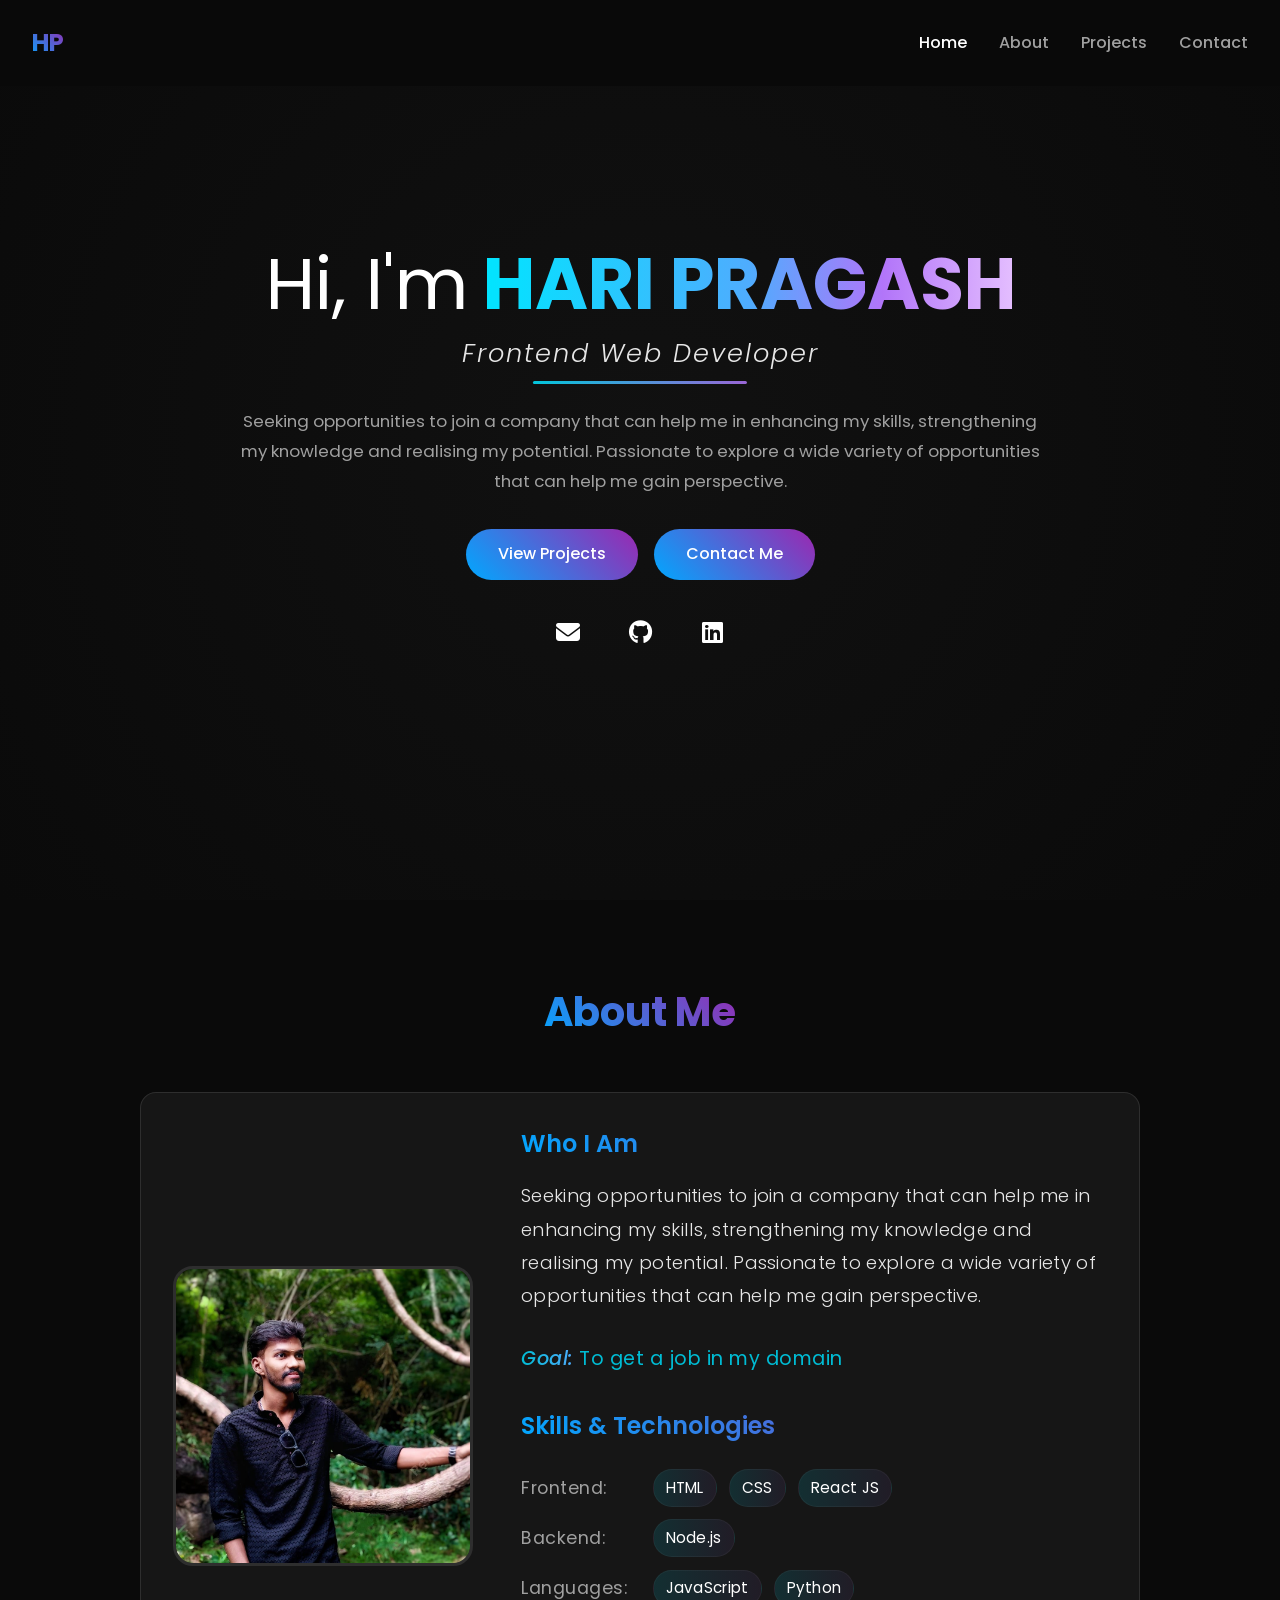
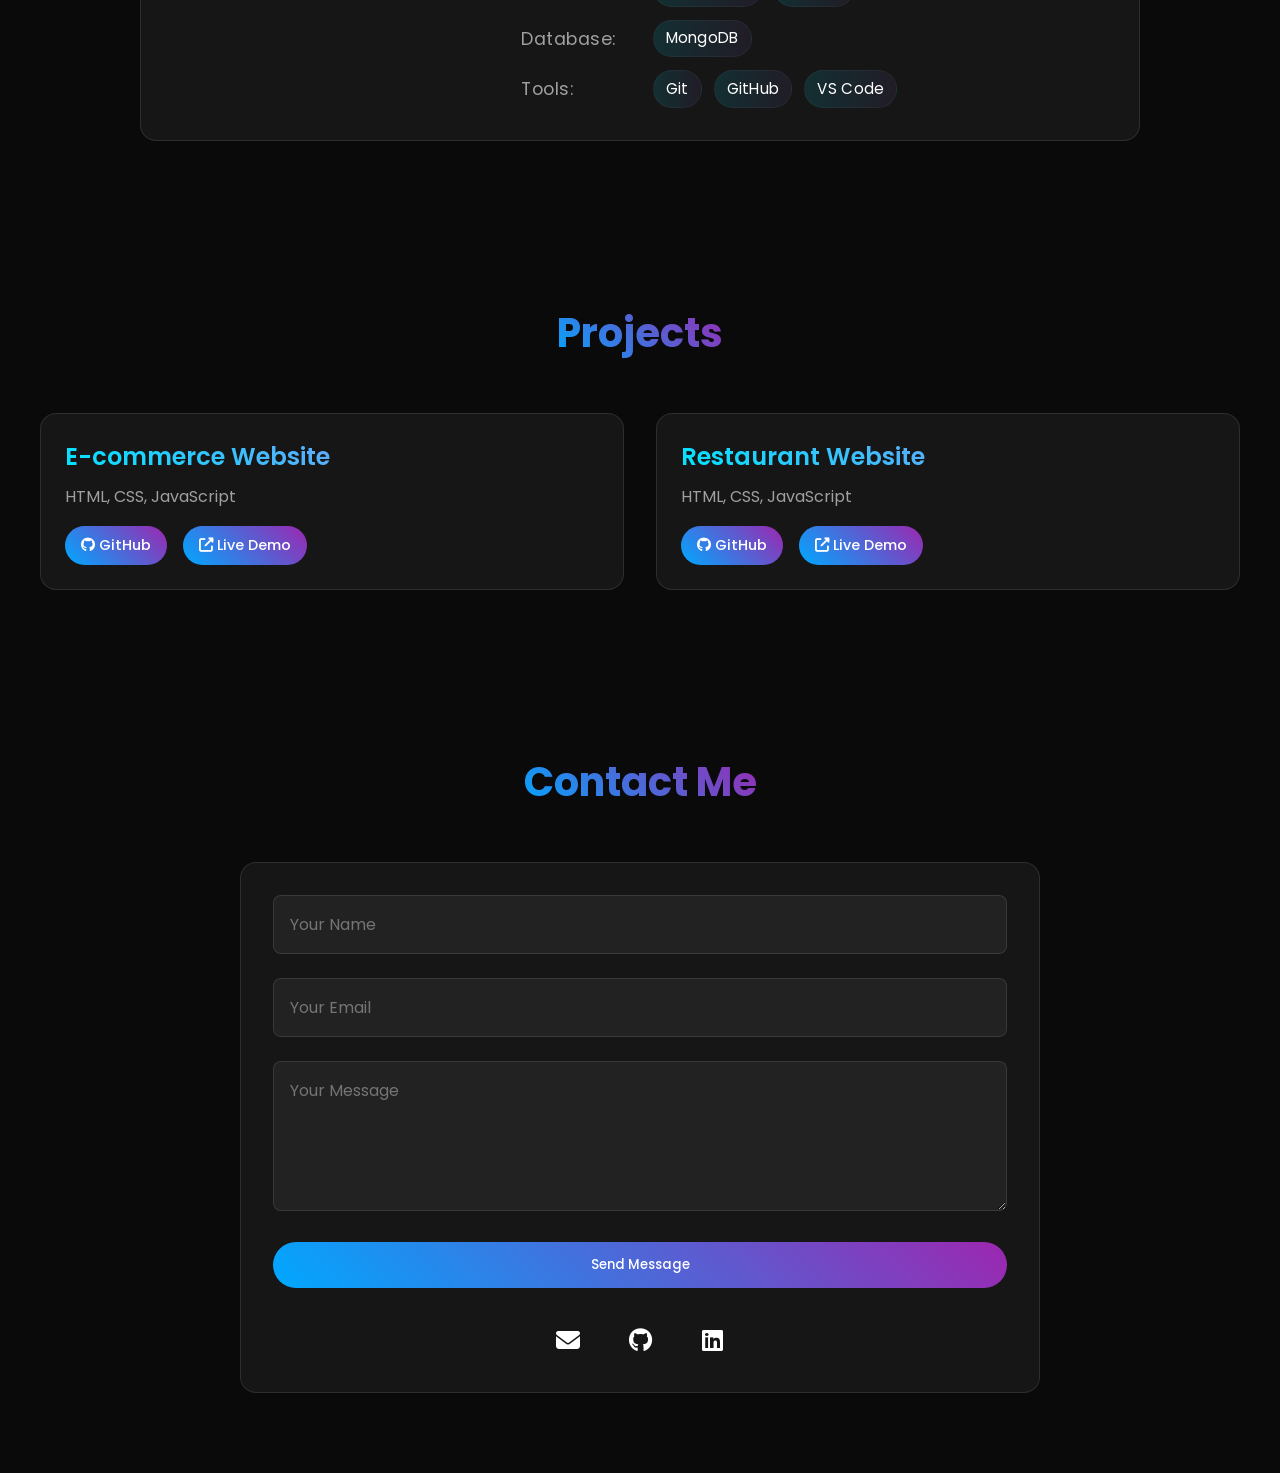
==== index.html @ 7526f22d "Add files via upload" ====
<!DOCTYPE html>
<html lang="en">
<head>
    <meta charset="UTF-8">
    <meta name="viewport" content="width=device-width, initial-scale=1.0">
    <title>HARI PRAGASH  - Frontend Web Developer</title>
    <link rel="icon" type="image/png" href="image/favicon.jpg">

    <!-- Google Fonts -->
    <link href="https://fonts.googleapis.com/css2?family=Poppins:wght@300;400;500;600;700&display=swap" rel="stylesheet">
    <!-- Font Awesome -->
    <link rel="stylesheet" href="https://cdnjs.cloudflare.com/ajax/libs/font-awesome/6.4.0/css/all.min.css">
    <!-- Custom CSS -->
    <link rel="stylesheet" href="style.css">
</head>
<body>
    <!-- Navbar -->
    <nav class="navbar">
        <div class="nav-logo">HP</div>
        <div class="nav-links">
            <a href="#home" class="nav-link active">Home</a>
            <a href="#about" class="nav-link">About</a>
            
            <a href="#projects" class="nav-link">Projects</a>
            <a href="#contact" class="nav-link">Contact</a>
        </div>
        <div class="nav-toggle">
            <i class="fas fa-bars"></i>
        </div>
    </nav>

    <!-- Hero Section -->
    <section id="home" class="hero">
        <div class="hero-content">
            <h1>
                <span class="hero-intro">Hi, I'm</span>
                <span class="hero-name">HARI PRAGASH</span>
            </h1>
            <h2>Frontend Web Developer</h2>
            <p class="hero-bio bio">
                Seeking opportunities to join a company that can help me in enhancing my skills, strengthening my knowledge and realising my potential. Passionate to explore a wide variety of opportunities that can help me gain perspective.
            </p>
            <div class="cta-buttons">
                <a href="#projects" class="btn btn-primary">View Projects</a>
                <a href="#contact" class="btn btn-secondary">Contact Me</a>
            </div>
            <!-- Hero social icons (GitHub / Email / LinkedIn) -->
            <div class="hero-social">
                <div class="social-links" role="navigation" aria-label="Hero social links">
                    <a href="mailto:haripragash714@gmail.com" class="social-link" title="Email">
                        <i class="fas fa-envelope"></i>
                    </a>
                    <a href="https://github.com/Haripragash714" target="_blank" rel="noopener" class="social-link" title="GitHub">
                        <i class="fab fa-github"></i>
                    </a>
                    <a href="https://www.linkedin.com/in/hari-pragash-2909172a3" target="_blank" rel="noopener" class="social-link" title="LinkedIn">
                        <i class="fab fa-linkedin"></i>
                    </a>
                </div>
            </div>
        </div>
    </section>

    <!-- About Section -->
    <section id="about" class="about">
        <div class="section-title">
            <h2>About Me</h2>
        </div>
        <div class="glass-card about-section-content">
            <div class="about-image">
                <img src="image/Hari pragash phto.jpeg" alt="Hari Pragash">
            </div>
            <div class="about-text">
                <h3 class="about-subtitle">Who I Am</h3>
                <p class="bio">
                    Seeking opportunities to join a company that can help me in enhancing my skills, strengthening my knowledge and realising my potential. Passionate to explore a wide variety of opportunities that can help me gain perspective.
                </p>
                <p class="goal">
                    <strong>Goal:</strong> To get a job in my domain
                </p>

                <h3 class="about-subtitle">Skills & Technologies</h3>
                <!-- Inline skills (no separate boxes) -->
                <div class="about-skills">
                    <div class="about-skill-row"><strong>Frontend:</strong>
                        <span class="skill-badge">HTML</span>
                        <span class="skill-badge">CSS</span>
                        <span class="skill-badge">React JS</span>
                    </div>
                    <div class="about-skill-row"><strong>Backend:</strong>
                        <span class="skill-badge">Node.js</span>
                    </div>
                    <div class="about-skill-row"><strong>Languages:</strong>
                        <span class="skill-badge">JavaScript</span>
                        <span class="skill-badge">Python</span>
                    </div>
                    <div class="about-skill-row"><strong>Database:</strong>
                        <span class="skill-badge">MongoDB</span>
                    </div>
                    <div class="about-skill-row"><strong>Tools:</strong>
                        <span class="skill-badge">Git</span>
                        <span class="skill-badge">GitHub</span>
                        <span class="skill-badge">VS Code</span>
                    </div>
                </div>
            </div>
        </div>
    </section>

    <!-- Projects Section -->
    <section id="projects" class="projects">
        <div class="section-title">
            <h2>Projects</h2>
        </div>
        <div class="projects-grid">
            <div class="glass-card project-card">
                <div class="project-info">
                    <h3>E-commerce Website</h3>
                    <p class="project-tech">HTML, CSS, JavaScript</p>
                    <div class="project-links">
                        <a href="https://github.com/Haripragash714/Nostra" target="_blank" class="btn btn-small">
                            <i class="fab fa-github"></i> GitHub
                        </a>
                        <a href="https://haripragash714.github.io/Nostra/index.html" target="_blank" class="btn btn-small">
                            <i class="fas fa-external-link-alt"></i> Live Demo
                        </a>
                    </div>
                </div>
            </div>
            <div class="glass-card project-card">
                <div class="project-info">
                    <h3>Restaurant Website</h3>
                    <p class="project-tech">HTML, CSS, JavaScript</p>
                    <div class="project-links">
                        <a href="https://github.com/Haripragash714/Resturant-Website" target="_blank" class="btn btn-small">
                            <i class="fab fa-github"></i> GitHub
                        </a>
                        <a href="https://haripragash714.github.io/Resturant-Website/" target="_blank" class="btn btn-small">
                            <i class="fas fa-external-link-alt"></i> Live Demo
                        </a>
                    </div>
                </div>
            </div>
        </div>
    </section>

    <!-- Contact Section -->
    <section id="contact" class="contact">
        <div class="section-title">
            <h2>Contact Me</h2>
        </div>
        <div class="glass-card contact-content">
            <form id="contact-form">
                <div class="form-group">
                    <input type="text" id="name" placeholder="Your Name" required>
                </div>
                <div class="form-group">
                    <input type="email" id="email" placeholder="Your Email" required>
                </div>
                <div class="form-group">
                    <textarea id="message" placeholder="Your Message" required></textarea>
                </div>
                <button type="submit" class="btn btn-primary">Send Message</button>
            </form>
            <div class="social-links">
                <a href="mailto:haripragash714@gmail.com" class="social-link">
                    <i class="fas fa-envelope"></i>
                </a>
                <a href="https://github.com/Haripragash714" target="_blank" class="social-link">
                    <i class="fab fa-github"></i>
                </a>
                <a href="https://www.linkedin.com/in/hari-pragash-2909172a3" target="_blank" class="social-link">
                    <i class="fab fa-linkedin"></i>
                </a>
            </div>
        </div>
    </section>

    <!-- Custom JS -->
    <script src="script.js"></script>
</body>
</html>
---- style.css ----
/* CSS Variables */
:root {
    /* Colors */
    --primary-bg: #0a0a0a;
    --secondary-bg: #111111;
    --text-primary: #ffffff;
    --text-secondary: #a0a0a0;
    --accent-blue: #00a8ff;
    --accent-purple: #9c27b0;
    --accent-cyan: #00bcd4;
    
    /* Gradients */
    --gradient-primary: linear-gradient(45deg, var(--accent-blue), var(--accent-purple));
    --gradient-hover: linear-gradient(45deg, var(--accent-purple), var(--accent-cyan));
    
    /* Glassmorphism */
    --glass-bg: rgba(255, 255, 255, 0.05);
    --glass-border: rgba(255, 255, 255, 0.1);
    
    /* Spacing */
    --section-padding: 5rem 2rem;
    --card-padding: 2rem;
}

/* Reset & Base Styles */
* {
    margin: 0;
    padding: 0;
    box-sizing: border-box;
    font-family: 'Poppins', sans-serif;
}

html {
    scroll-behavior: smooth;
}

body {
    background-color: var(--primary-bg);
    color: var(--text-primary);
    line-height: 1.6;
    overflow-x: hidden;
}

/* Navbar Styles */
.navbar {
    position: fixed;
    top: 0;
    left: 0;
    width: 100%;
    display: flex;
    justify-content: space-between;
    align-items: center;
    padding: 1.5rem 2rem;
    background: rgba(10, 10, 10, 0.95);
    backdrop-filter: blur(10px);
    z-index: 1000;
    transition: 0.3s ease;
}

.nav-logo {
    font-size: 1.5rem;
    font-weight: 700;
    background: var(--gradient-primary);
    -webkit-background-clip: text;
    color: transparent;
}

.nav-links {
    display: flex;
    gap: 2rem;
}

.nav-link {
    color: var(--text-secondary);
    text-decoration: none;
    font-weight: 500;
    transition: 0.3s ease;
}

.nav-link:hover,
.nav-link.active {
    color: var(--text-primary);
}

.nav-toggle {
    display: none;
    cursor: pointer;
    font-size: 1.5rem;
}

/* Hero Section */
.hero {
    min-height: 100vh;
    display: flex;
    align-items: center;
    justify-content: center;
    position: relative;
    padding: var(--section-padding);
    background: radial-gradient(circle at center, var(--secondary-bg) 0%, var(--primary-bg) 100%);
}

.hero-content {
    text-align: center;
    z-index: 1;
}

/* Hero bio (plain, not a glass card) */
.hero-bio {
    max-width: 800px;
    margin: 1.2rem auto 0 auto;
    color: var(--text-secondary);
    font-size: 1.05rem;
    line-height: 1.8;
    padding: 0; /* no glass padding */
    background: transparent; /* ensure no glass background */
    border: none;
}

/* Hero Title Styles */
.hero h1 {
    /* Increased size for strong hero presence on desktop */
    font-size: 4.5rem;
    margin-bottom: 0.6rem;
    color: var(--text-primary); /* default white for intro */
    font-weight: 700;
    line-height: 1;
    display: block; /* ensure subtitle sits below the name */
}

.hero .hero-intro {
    color: var(--text-primary);
    font-weight: 400;
    font-size: inherit;
}

.hero .hero-name {
    background: linear-gradient(90deg,
        #00e5ff 0%,    /* Cyan */
        #4facfe 50%,   /* Light Blue */
        #b275f9 75%,   /* Purple */
        #e5bfff 100%   /* Lavender */
    );
    -webkit-background-clip: text;
    background-clip: text;
    color: transparent;
    font-weight: 700;
    display: inline-block;
}

/* Responsive adjustments specifically for the hero title */
@media (max-width: 1024px) {
    .hero h1 {
        font-size: 3.8rem;
    }
}

@media (max-width: 768px) {
    .hero h1 {
        font-size: 2.8rem;
    }
}

@media (max-width: 480px) {
    .hero h1 {
        font-size: 2.0rem;
    }
}

/* Hero Subtitle (h2) Styles */
.hero h2 {
    /* Stylish subtitle: elegant, slightly italic, spaced letters with subtle neon accent */
    font-family: 'Poppins', sans-serif;
    font-size: 1.6rem;
    font-weight: 300;
    font-style: italic;
    letter-spacing: 2px;
    text-transform: none;
    color: rgba(255,255,255,0.9);
    margin-top: 0.2rem;
    margin-bottom: 0.8rem;
    display: inline-block;
    position: relative;
}

.hero h2::after {
    /* subtle neon underline accent */
    content: '';
    position: absolute;
    left: 50%;
    transform: translateX(-50%);
    bottom: -0.6rem;
    width: 60%;
    height: 3px;
    border-radius: 2px;
    background: linear-gradient(90deg, #00e5ff, #b275f9);
    opacity: 0.85;
}

@media (max-width: 1024px) {
    .hero h2 {
        font-size: 1.4rem;
    }
}

@media (max-width: 768px) {
    .hero h2 {
        font-size: 1.1rem;
        letter-spacing: 1px;
    }
}

@media (max-width: 480px) {
    .hero h2 {
        font-size: 1rem;
    }
}

/* Section Styles */
section {
    padding: var(--section-padding);
}

.section-title {
    text-align: center;
    margin-bottom: 3rem;
}

.section-title h2 {
    font-size: 2.5rem;
    background: var(--gradient-primary);
    -webkit-background-clip: text;
    color: transparent;
    display: inline-block;
}

/* Glass Card Styles */
.glass-card {
    background: var(--glass-bg);
    backdrop-filter: blur(10px);
    border: 1px solid var(--glass-border);
    border-radius: 1rem;
    padding: var(--card-padding);
    transition: 0.3s ease;
}

.glass-card:hover {
    transform: translateY(-5px);
    box-shadow: 0 10px 20px rgba(0, 0, 0, 0.2);
}

/* Button Styles */
.btn {
    display: inline-block;
    padding: 0.8rem 2rem;
    border-radius: 50px;
    text-decoration: none;
    font-weight: 500;
    transition: 0.3s ease;
    border: none;
    cursor: pointer;
    background: var(--gradient-primary);
    color: var(--text-primary);
    position: relative;
    overflow: hidden;
}

.btn::before {
    content: '';
    position: absolute;
    top: 0;
    left: 0;
    width: 100%;
    height: 100%;
    background: var(--gradient-hover);
    opacity: 0;
    transition: 0.3s ease;
}

.btn:hover::before {
    opacity: 1;
}

.btn-small {
    padding: 0.5rem 1rem;
    font-size: 0.9rem;
}

.cta-buttons {
    display: flex;
    gap: 1rem;
    justify-content: center;
    margin-top: 2rem;
}

/* About Section */
.about-content {
    max-width: 800px;
    margin: 0 auto;
    text-align: center;
}

.about-section-content {
    max-width: 1000px;
    margin: 0 auto;
    display: flex;
    align-items: center;
    gap: 3rem;
    padding: 2rem;
}

.about-image {
    flex: 0 0 300px;
    height: 300px;
    border-radius: 20px;
    overflow: hidden;
    border: 3px solid var(--glass-border);
}

.about-image img {
    width: 100%;
    height: 100%;
    object-fit: cover;
    transition: transform 0.3s ease;
}

.about-image:hover img {
    transform: scale(1.05);
}

.about-text {
    flex: 1;
}

.about-text .about-subtitle {
    font-size: 1.5rem;
    font-weight: 600;
    margin-bottom: 1rem;
    background: var(--gradient-primary);
    -webkit-background-clip: text;
    background-clip: text;
    -webkit-text-fill-color: transparent;
}

.about-text .bio {
    margin-bottom: 1.5rem;
    font-size: 1.15rem;
    line-height: 1.8;
    font-weight: 300;
    letter-spacing: 0.3px;
    color: rgba(255, 255, 255, 0.9);
    font-style: normal;
}

.goal {
    margin: 2rem 0;
    color: var(--accent-cyan);
    font-size: 1.2rem;
    font-weight: 400;
    letter-spacing: 0.5px;
}

.goal strong {
    font-style: italic;
    font-weight: 500;
    background: linear-gradient(90deg, var(--accent-cyan), #4facfe);
    -webkit-background-clip: text;
    background-clip: text;
    color: transparent;
}

/* Make the skill category labels use the same gradient as the About subtitle */
.about-skill-row > strong {
    /* Light grey subtitles for skill categories */
    font-size: 1.2rem;
    font-weight: 400;
    margin-right: 0.6rem;
    display: inline-block;
    color: var(--text-secondary);
}

@media (max-width: 768px) {
    .about-section-content {
        flex-direction: column;
        text-align: center;
    }

    .about-image {
        flex: 0 0 250px;
        height: 250px;
    }
}

/* Inline About Skills (no separate boxes) */
.about-skills {
    margin-top: 1.5rem;
    display: flex;
    flex-direction: column;
    gap: 0.8rem;
}

.about-skill-row {
    display: flex;
    flex-wrap: wrap;
    gap: 0.6rem 0.75rem;
    align-items: center;
    color: var(--text-secondary);
}

.about-skill-row strong {
    min-width: 110px;
    font-size: 1.1rem;
    font-weight: 400; /* normal weight */
    letter-spacing: 0.5px;
    font-style: normal; /* remove italic */
    margin-right: 0.6rem;
    color: var(--text-secondary);
}

.skill-badge {
    display: inline-block;
    padding: 0.35rem 0.75rem;
    border-radius: 999px;
    background: linear-gradient(90deg, rgba(0,229,255,0.12), rgba(178,117,249,0.08));
    color: var(--text-primary);
    font-size: 0.95rem;
    font-weight: 400;
    letter-spacing: 0.3px;
    border: 1px solid rgba(255,255,255,0.04);
    transition: all 0.3s ease;
}

.skill-badge:hover {
    transform: translateY(-2px);
    background: linear-gradient(90deg, rgba(0,229,255,0.18), rgba(178,117,249,0.12));
    border-color: rgba(255,255,255,0.08);
}

@media (max-width: 768px) {
    .about-skill-row strong {
        min-width: auto;
        width: 100%;
        margin-bottom: 0.4rem;
    }
    .about-skill-row {
        gap: 0.5rem;
    }
}

/* Skills Section */
.skills-grid {
    display: grid;
    grid-template-columns: repeat(auto-fit, minmax(250px, 1fr));
    gap: 2rem;
    max-width: 1200px;
    margin: 0 auto;
}

.skill-category h3 {
    margin-bottom: 1rem;
    font-size: 1.2rem;
    font-weight: 600;
    background: var(--gradient-primary);
    -webkit-background-clip: text;
    background-clip: text;
    -webkit-text-fill-color: transparent;
}

.skill-items {
    display: flex;
    flex-wrap: wrap;
    gap: 1rem;
}

.skill-item {
    background: var(--gradient-primary);
    padding: 0.5rem 1rem;
    border-radius: 50px;
    font-size: 0.9rem;
    transition: 0.3s ease;
}

.skill-item:hover {
    transform: scale(1.05);
    background: var(--gradient-hover);
}

/* Projects Section */
.projects-grid {
    display: grid;
    grid-template-columns: repeat(auto-fit, minmax(300px, 1fr));
    gap: 2rem;
    max-width: 1200px;
    margin: 0 auto;
}

.project-card {
    display: flex;
    flex-direction: column;
    gap: 1.5rem;
    padding: 1.5rem;
    transition: all 0.3s ease;
    position: relative;
    overflow: hidden;
}

.project-card:hover {
    transform: translateY(-5px);
    box-shadow: 0 10px 20px -5px rgba(0, 229, 255, 0.2),
                0 15px 30px -5px rgba(178, 117, 249, 0.2);
}

.project-preview {
    aspect-ratio: 16/9;
    background: var(--gradient-primary);
    border-radius: 0.5rem;
    display: flex;
    align-items: center;
    justify-content: center;
    font-size: 3rem;
    color: var(--text-primary);
}

.project-info h3 {
    margin-bottom: 0.5rem;
    font-size: 1.5rem;
    background: linear-gradient(45deg, #00e5ff, #b275f9);
    -webkit-background-clip: text;
    background-clip: text;
    -webkit-text-fill-color: transparent;
    font-weight: 600;
}

.project-tech {
    color: var(--text-secondary);
    margin-bottom: 1rem;
}

.project-links {
    display: flex;
    gap: 1rem;
}

/* Contact Section */
.contact-content {
    max-width: 800px;
    margin: 0 auto;
}

#contact-form {
    display: flex;
    flex-direction: column;
    gap: 1.5rem;
    margin-bottom: 2rem;
}

.form-group input,
.form-group textarea {
    width: 100%;
    padding: 1rem;
    background: var(--glass-bg);
    border: 1px solid var(--glass-border);
    border-radius: 0.5rem;
    color: var(--text-primary);
    font-size: 1rem;
    transition: 0.3s ease;
}

.form-group textarea {
    min-height: 150px;
    resize: vertical;
}

.form-group input:focus,
.form-group textarea:focus {
    outline: none;
    border-color: var(--accent-blue);
}

.social-links {
    display: flex;
    justify-content: center;
    gap: 2rem;
    margin-top: 2rem;
}

.social-link {
    color: var(--text-primary);
    font-size: 1.5rem;
    transition: 0.3s ease;
    cursor: pointer;
    text-decoration: none;
    display: flex;
    align-items: center;
    justify-content: center;
    width: 40px;
    height: 40px;
}

.social-link:hover {
    color: var(--accent-blue);
    transform: translateY(-3px);
}

/* Animations */
@keyframes fadeIn {
    from {
        opacity: 0;
        transform: translateY(20px);
    }
    to {
        opacity: 1;
        transform: translateY(0);
    }
}

.fade-in {
    opacity: 0;
    animation: fadeIn 1s ease forwards;
}

/* Responsive Design */
@media (max-width: 768px) {
    .nav-links {
        position: fixed;
        top: 80px;
        left: -100%;
        width: 100%;
        height: calc(100vh - 80px);
        background: var(--primary-bg);
        flex-direction: column;
        align-items: center;
        padding: 2rem;
        transition: 0.3s ease;
    }

    .nav-links.active {
        left: 0;
    }

    .nav-toggle {
        display: block;
    }

    .hero h1 {
        font-size: 2.5rem;
    }

    .cta-buttons {
        flex-direction: column;
    }

    .project-links {
        flex-direction: column;
    }
}

@media (max-width: 480px) {
    :root {
        --section-padding: 3rem 1rem;
        --card-padding: 1.5rem;
    }

    .hero h1 {
        font-size: 2rem;
    }

    .section-title h2 {
        font-size: 2rem;
    }
}
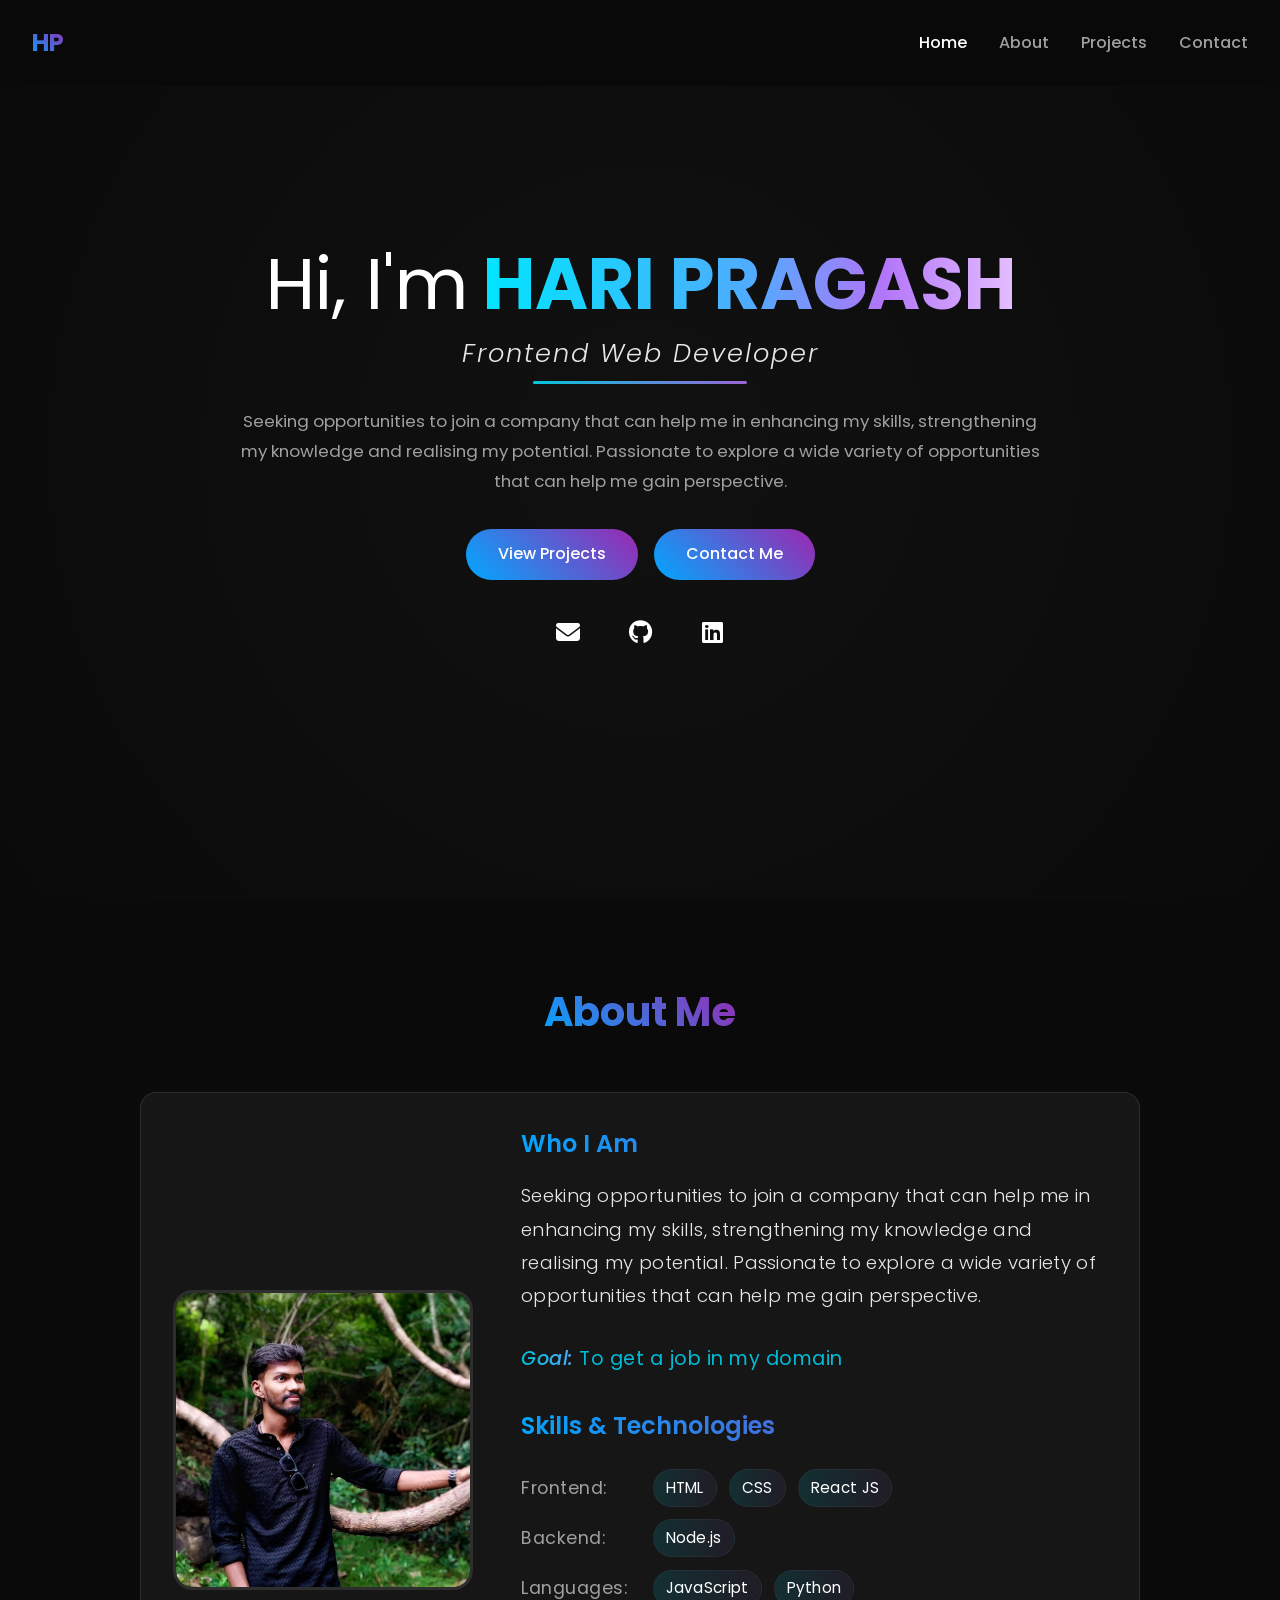
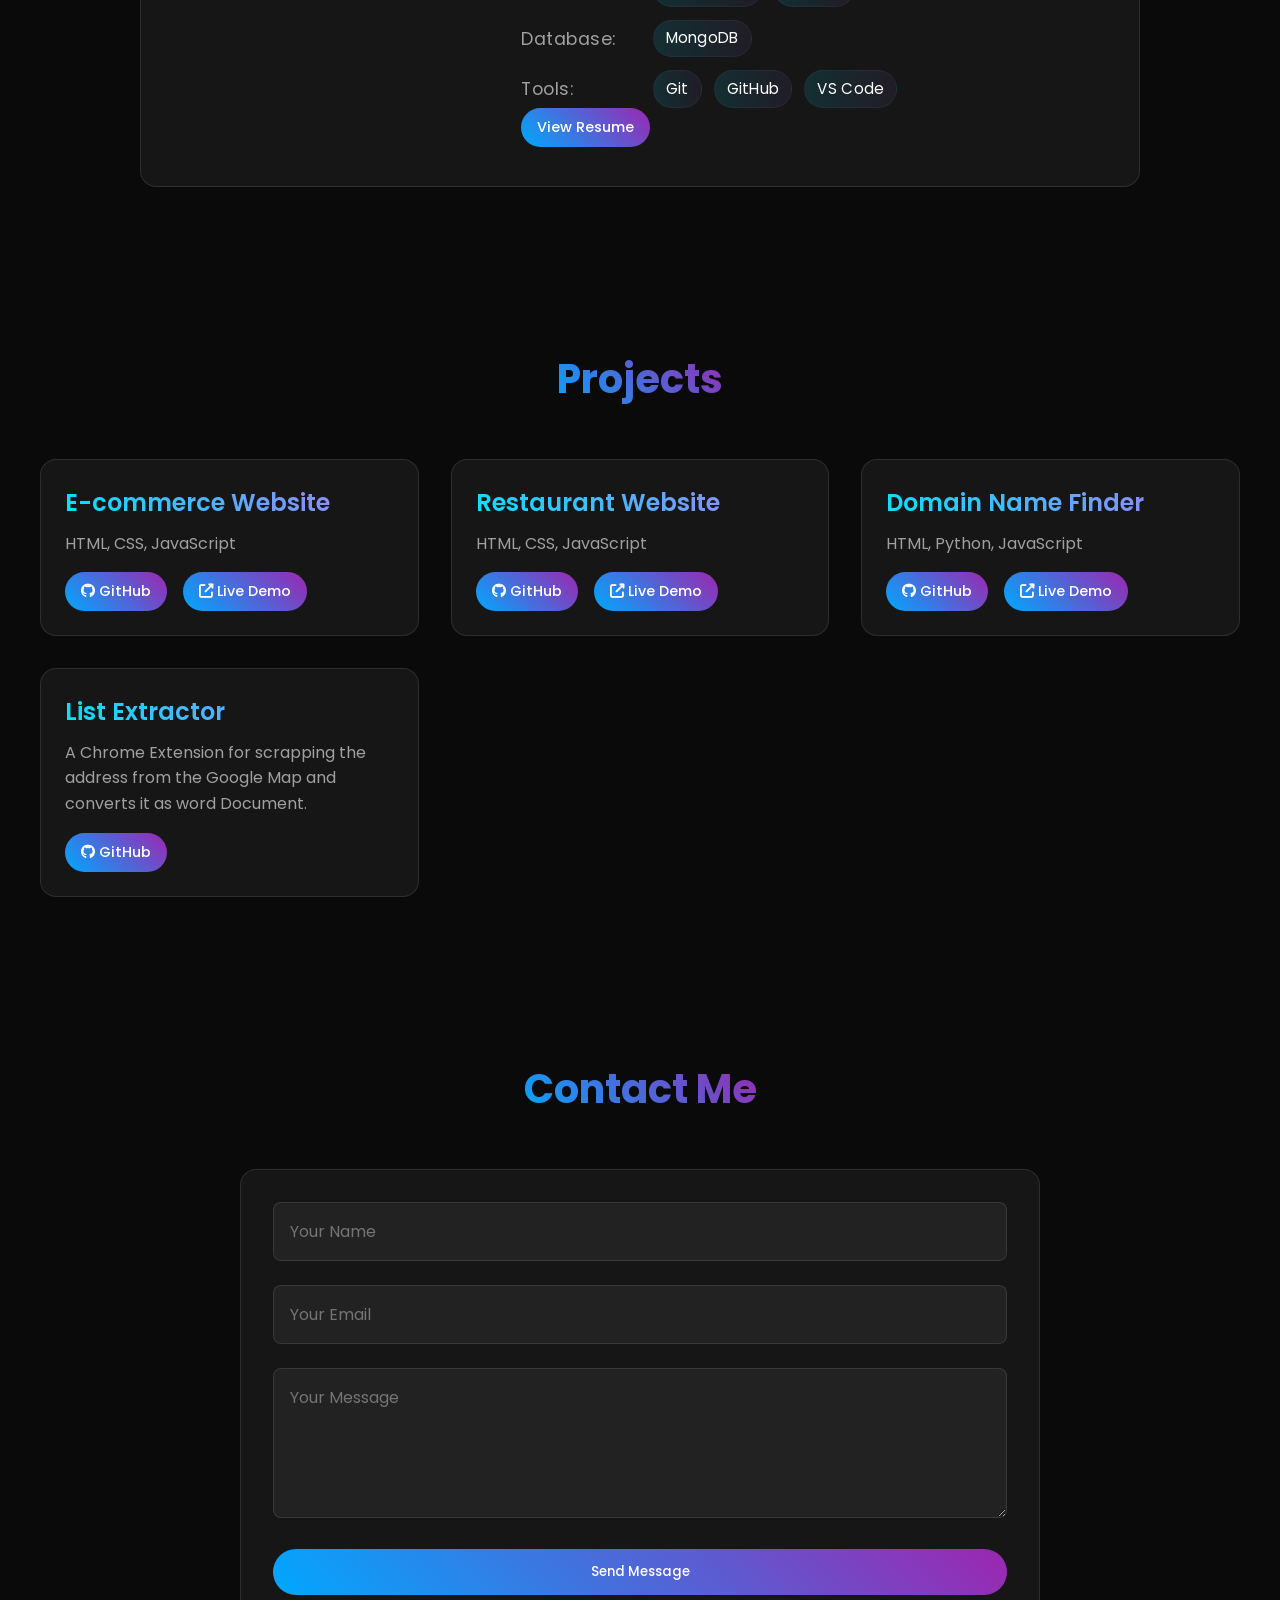
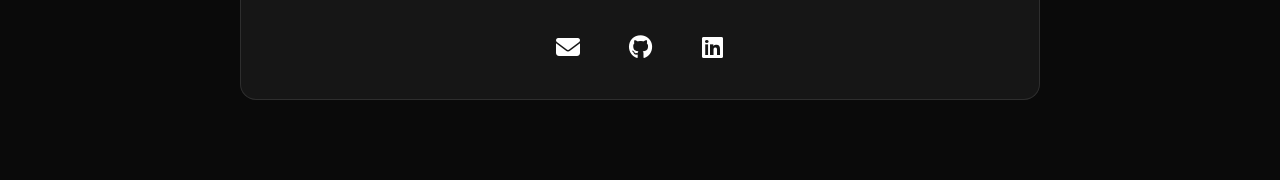
==== commit da51ca95: "Refactor index.html structure and content" ====
--- a/index.html
+++ b/index.html
@@ -50,7 +50,7 @@
                     <a href="mailto:haripragash714@gmail.com" class="social-link" title="Email">
                         <i class="fas fa-envelope"></i>
                     </a>
-                    <a href="https://github.com/Haripragash714" target="_blank" rel="noopener" class="social-link" title="GitHub">
+                    <a href="https://github.com/haripragash507-hash" target="_blank" rel="noopener" class="social-link" title="GitHub">
                         <i class="fab fa-github"></i>
                     </a>
                     <a href="https://www.linkedin.com/in/hari-pragash-2909172a3" target="_blank" rel="noopener" class="social-link" title="LinkedIn">
@@ -103,6 +103,9 @@
                         <span class="skill-badge">VS Code</span>
                     </div>
                 </div>
+                <div class="resume" >
+                   <a href="../image/Hari Pragash Resume.pdf" target="_blank" class="btn btn-small">View Resume</a>
+                </div>
             </div>
         </div>
     </section>
@@ -137,6 +140,31 @@
                         </a>
                         <a href="https://haripragash714.github.io/Resturant-Website/" target="_blank" class="btn btn-small">
                             <i class="fas fa-external-link-alt"></i> Live Demo
+                        </a>
+                    </div>
+                </div>
+            </div>
+            <div class="glass-card project-card">
+                <div class="project-info">
+                    <h3>Domain Name Finder</h3>
+                    <p class="project-tech">HTML, Python, JavaScript</p>
+                    <div class="project-links">
+                        <a href="https://github.com/haripragash507-hash/domain-finder" target="_blank" class="btn btn-small">
+                            <i class="fab fa-github"></i> GitHub
+                        </a>
+                        <a href="https://haripragash714.github.io/domain-finder/" target="_blank" class="btn btn-small">
+                            <i class="fas fa-external-link-alt"></i> Live Demo
+                        </a>
+                    </div>
+                </div>
+            </div>
+            <div class="glass-card project-card">
+                <div class="project-info">
+                    <h3>List Extractor</h3>
+                    <p class="project-tech">A Chrome Extension for scrapping the address from the Google Map and converts it as word Document.</p>
+                    <div class="project-links">
+                        <a href="https://github.com/haripragash507-hash/web-details-scrapper" target="_blank" class="btn btn-small">
+                            <i class="fab fa-github"></i> GitHub
                         </a>
                     </div>
                 </div>
@@ -166,7 +194,7 @@
                 <a href="mailto:haripragash714@gmail.com" class="social-link">
                     <i class="fas fa-envelope"></i>
                 </a>
-                <a href="https://github.com/Haripragash714" target="_blank" class="social-link">
+                <a href="https://github.com/haripragash507-hash" target="_blank" class="social-link">
                     <i class="fab fa-github"></i>
                 </a>
                 <a href="https://www.linkedin.com/in/hari-pragash-2909172a3" target="_blank" class="social-link">
@@ -179,4 +207,4 @@
     <!-- Custom JS -->
     <script src="script.js"></script>
 </body>
-</html>+</html>
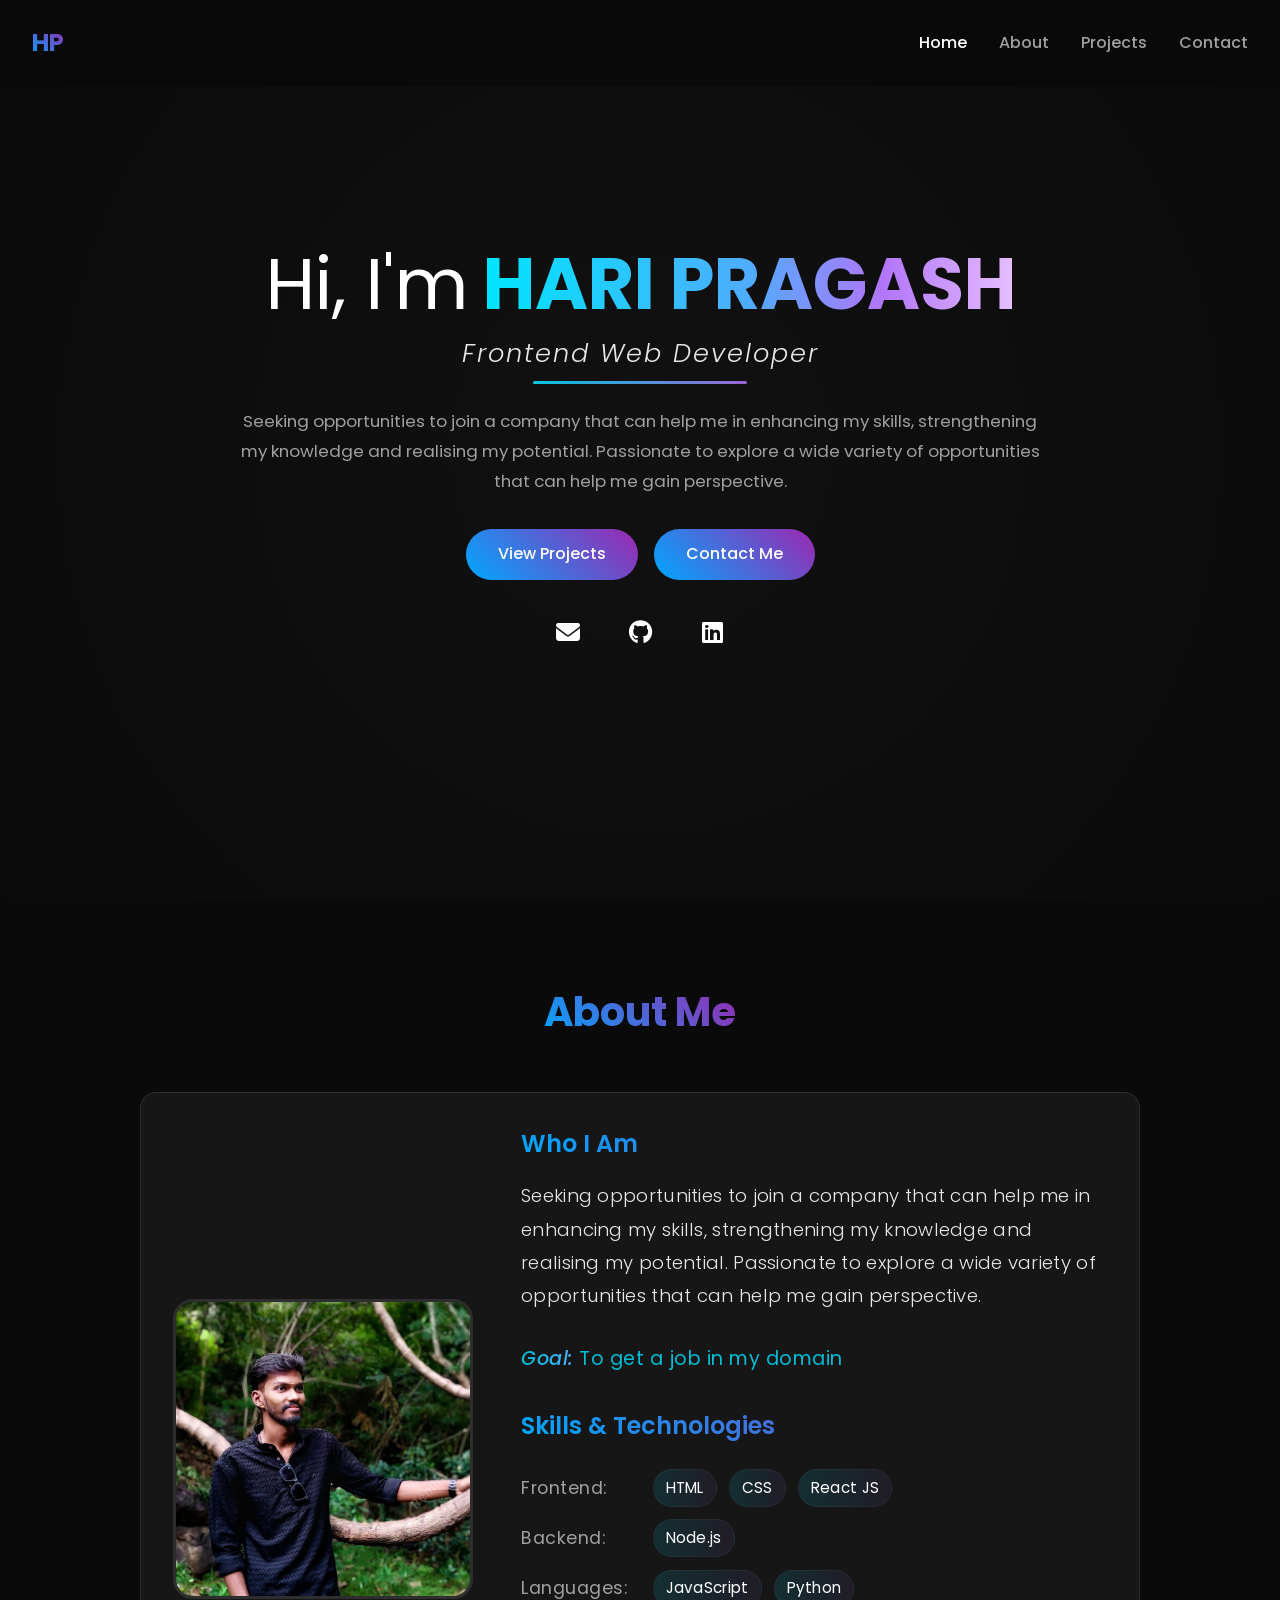
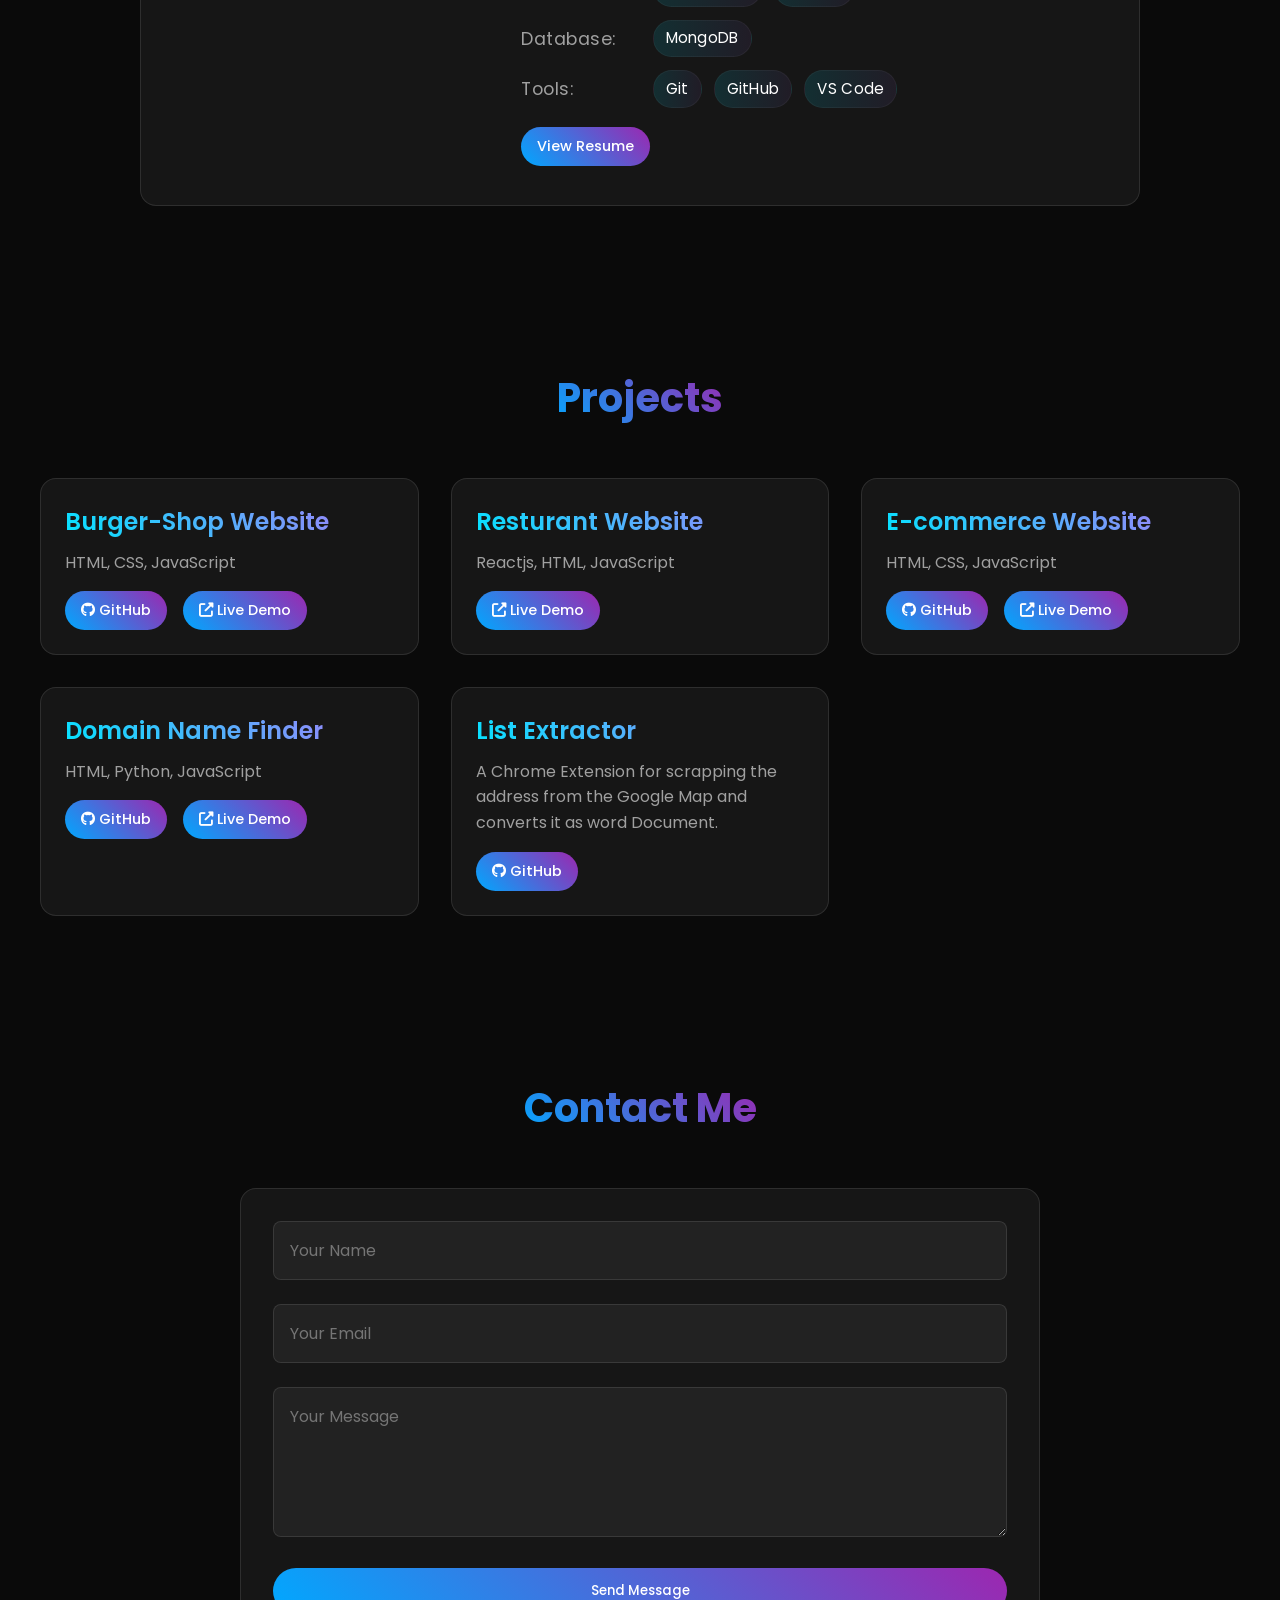
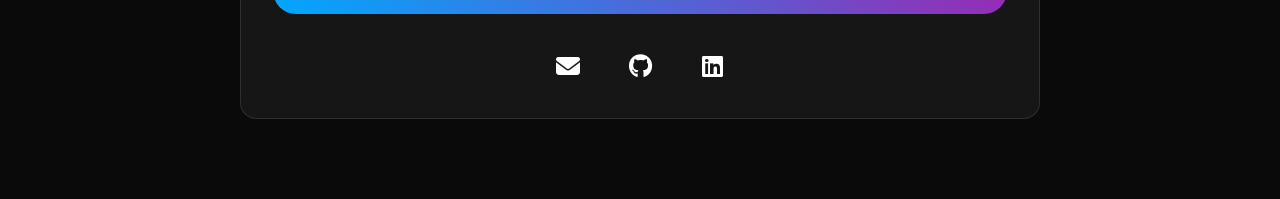
==== commit 76dfe17c: "Update index.html structure and content" ====
--- a/index.html
+++ b/index.html
@@ -118,6 +118,31 @@
         <div class="projects-grid">
             <div class="glass-card project-card">
                 <div class="project-info">
+                    <h3>Burger-Shop Website</h3>
+                    <p class="project-tech">HTML, CSS, JavaScript</p>
+                    <div class="project-links">
+                        <a href="https://github.com/Haripragash714/Resturant-Website" target="_blank" class="btn btn-small">
+                            <i class="fab fa-github"></i> GitHub
+                        </a>
+                        <a href="https://haripragash714.github.io/Resturant-Website/" target="_blank" class="btn btn-small">
+                            <i class="fas fa-external-link-alt"></i> Live Demo
+                        </a>
+                    </div>
+                </div>
+            </div>
+            <div class="glass-card project-card">
+                <div class="project-info">
+                    <h3>Resturant Website</h3>
+                    <p class="project-tech">Reactjs, HTML, JavaScript</p>
+                    <div class="project-links">
+                        <a href="https://bistro-madurai-elegance.lovable.app/#home" target="_blank" class="btn btn-small">
+                            <i class="fas fa-external-link-alt"></i> Live Demo
+                        </a>
+                    </div>
+                </div>
+            </div>
+            <div class="glass-card project-card">
+                <div class="project-info">
                     <h3>E-commerce Website</h3>
                     <p class="project-tech">HTML, CSS, JavaScript</p>
                     <div class="project-links">
@@ -125,20 +150,6 @@
                             <i class="fab fa-github"></i> GitHub
                         </a>
                         <a href="https://haripragash714.github.io/Nostra/index.html" target="_blank" class="btn btn-small">
-                            <i class="fas fa-external-link-alt"></i> Live Demo
-                        </a>
-                    </div>
-                </div>
-            </div>
-            <div class="glass-card project-card">
-                <div class="project-info">
-                    <h3>Restaurant Website</h3>
-                    <p class="project-tech">HTML, CSS, JavaScript</p>
-                    <div class="project-links">
-                        <a href="https://github.com/Haripragash714/Resturant-Website" target="_blank" class="btn btn-small">
-                            <i class="fab fa-github"></i> GitHub
-                        </a>
-                        <a href="https://haripragash714.github.io/Resturant-Website/" target="_blank" class="btn btn-small">
                             <i class="fas fa-external-link-alt"></i> Live Demo
                         </a>
                     </div>
--- a/style.css
+++ b/style.css
@@ -600,7 +600,9 @@
     color: var(--accent-blue);
     transform: translateY(-3px);
 }
-
+.resume{
+    padding-top: 19px;
+}
 /* Animations */
 @keyframes fadeIn {
     from {
@@ -667,4 +669,4 @@
     .section-title h2 {
         font-size: 2rem;
     }
-}+}
